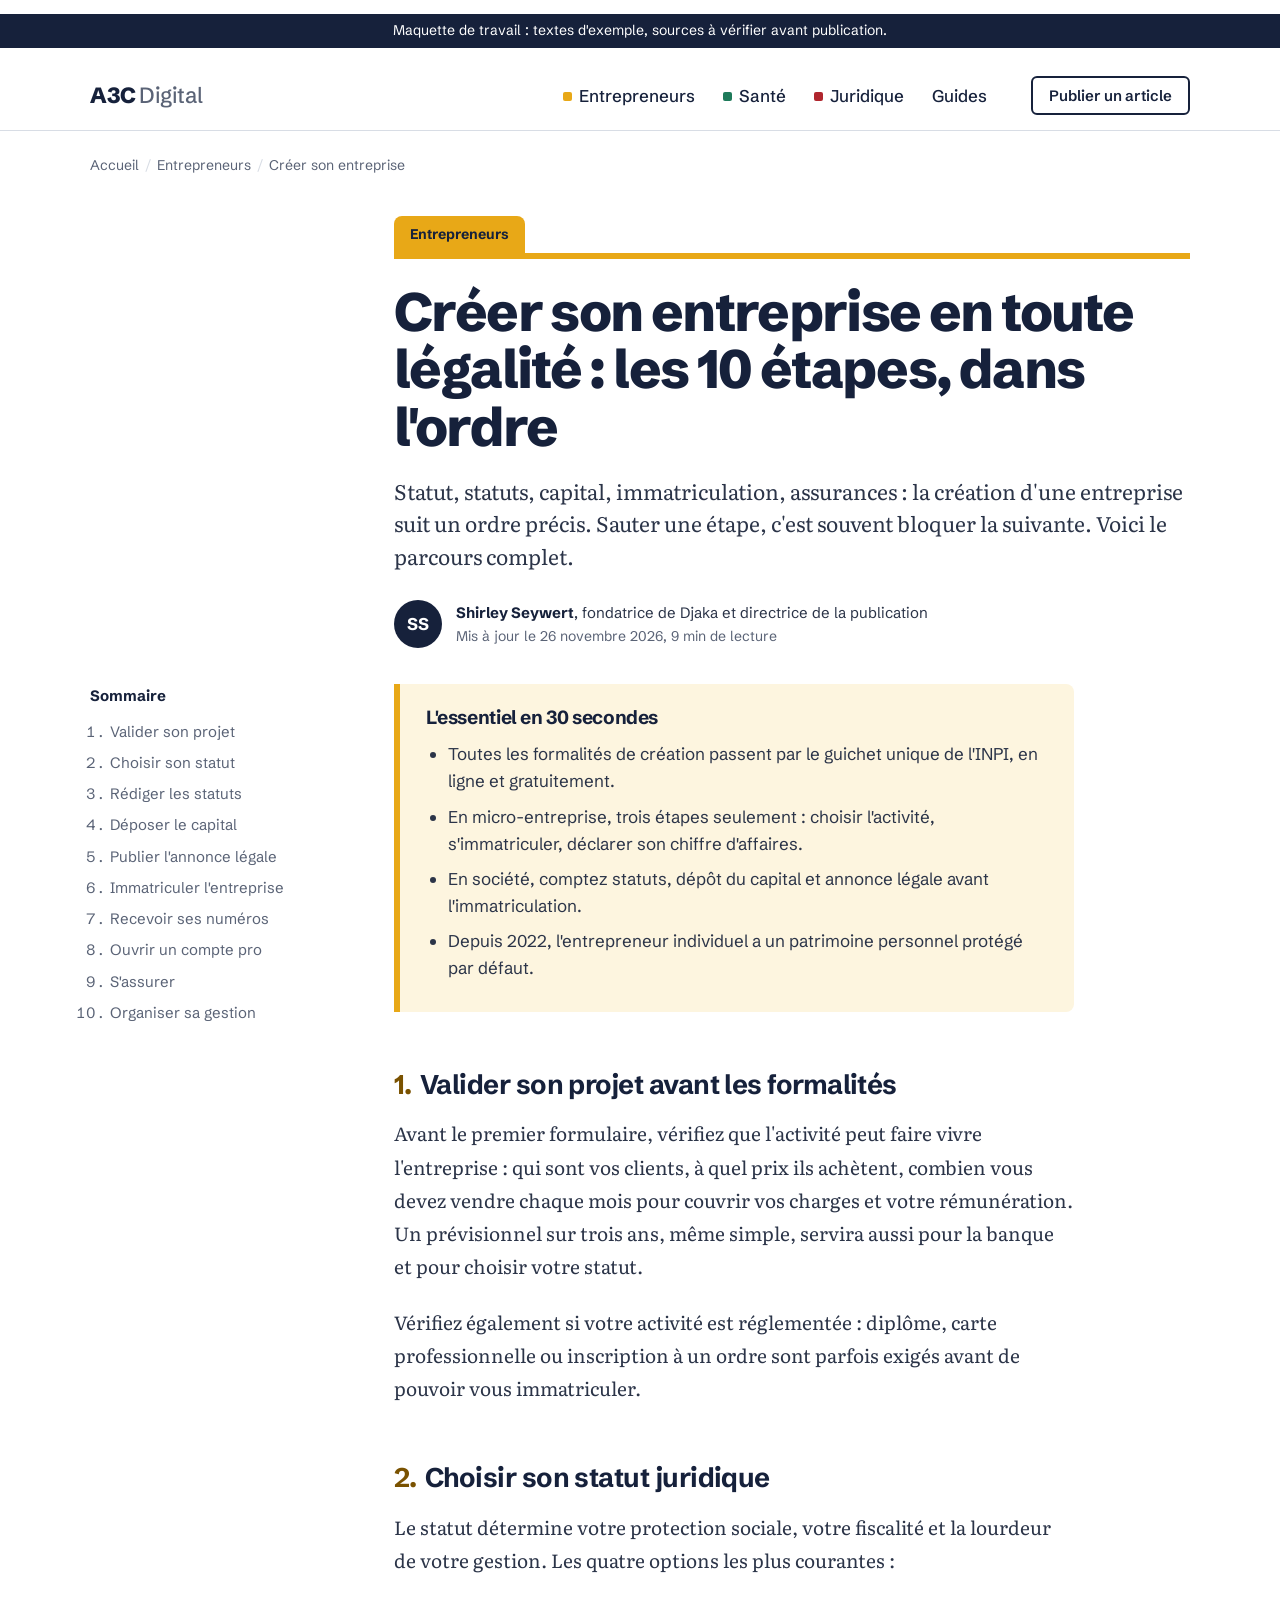
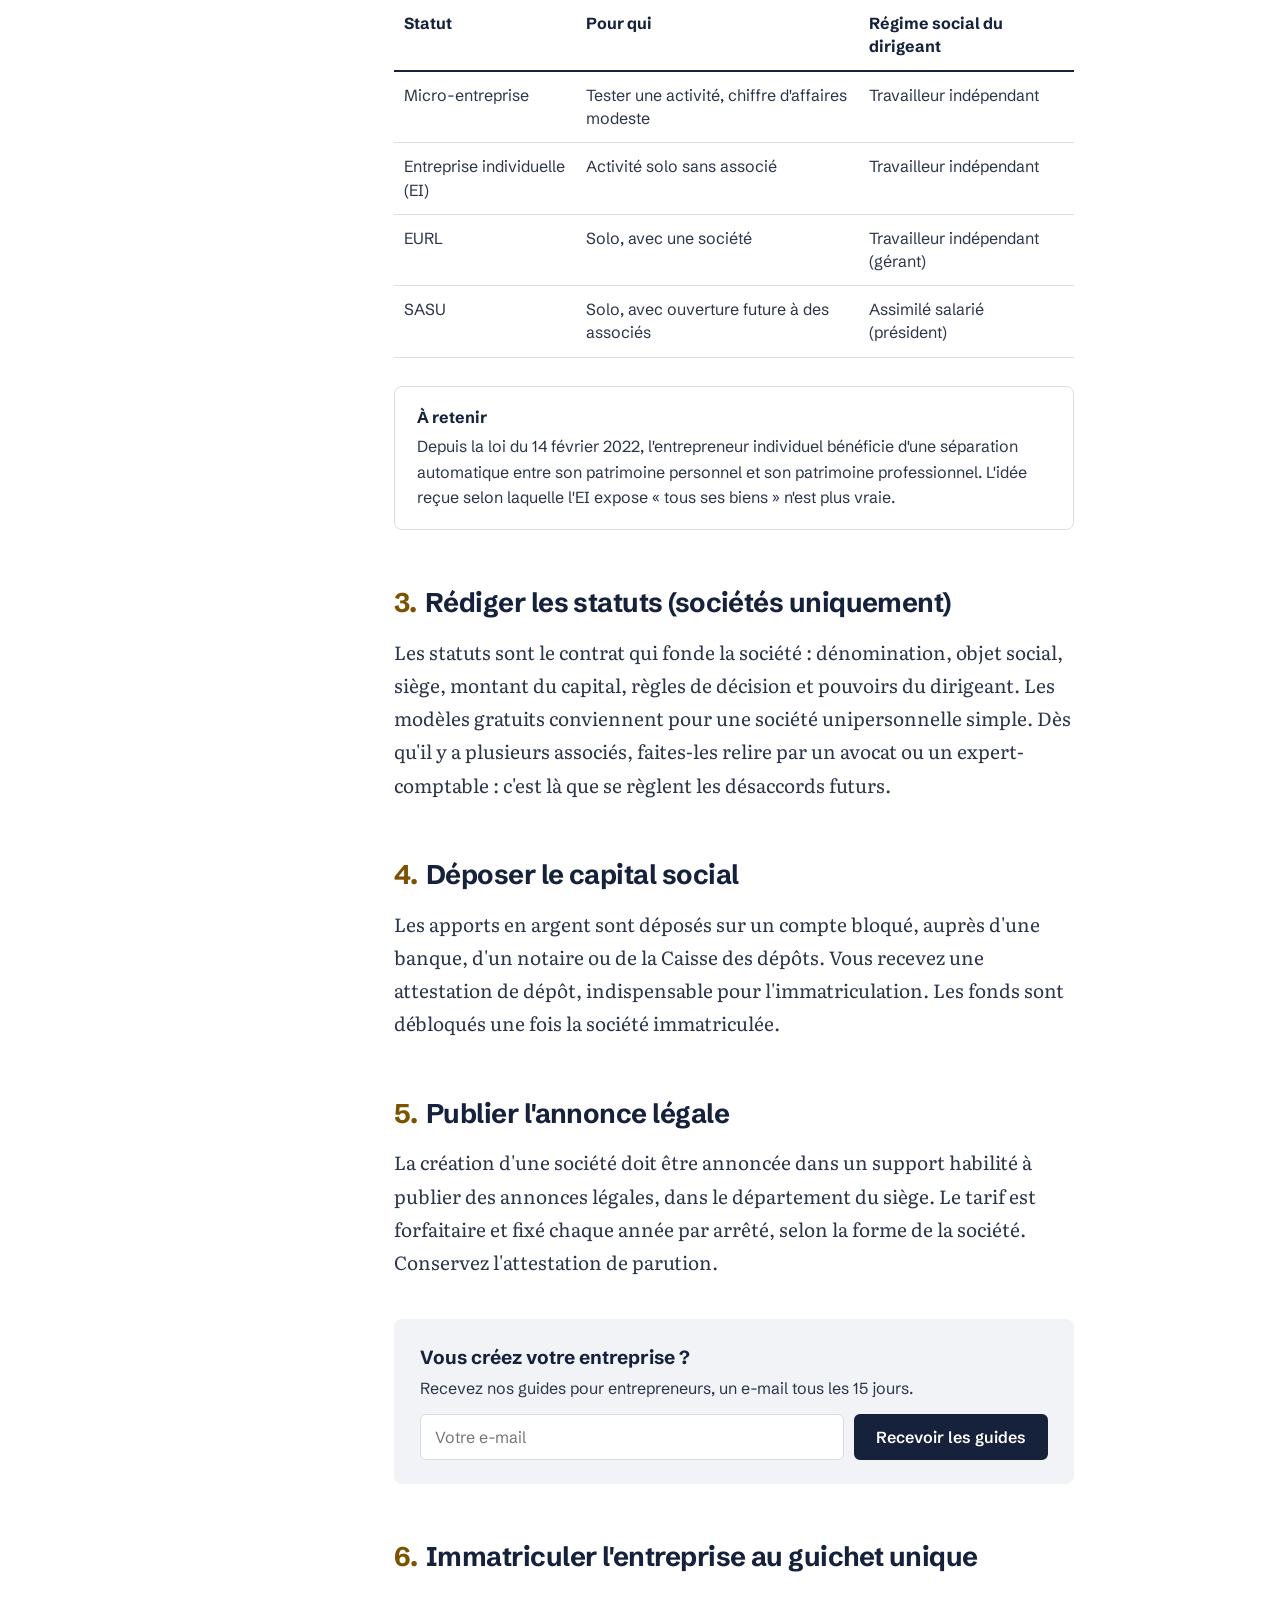
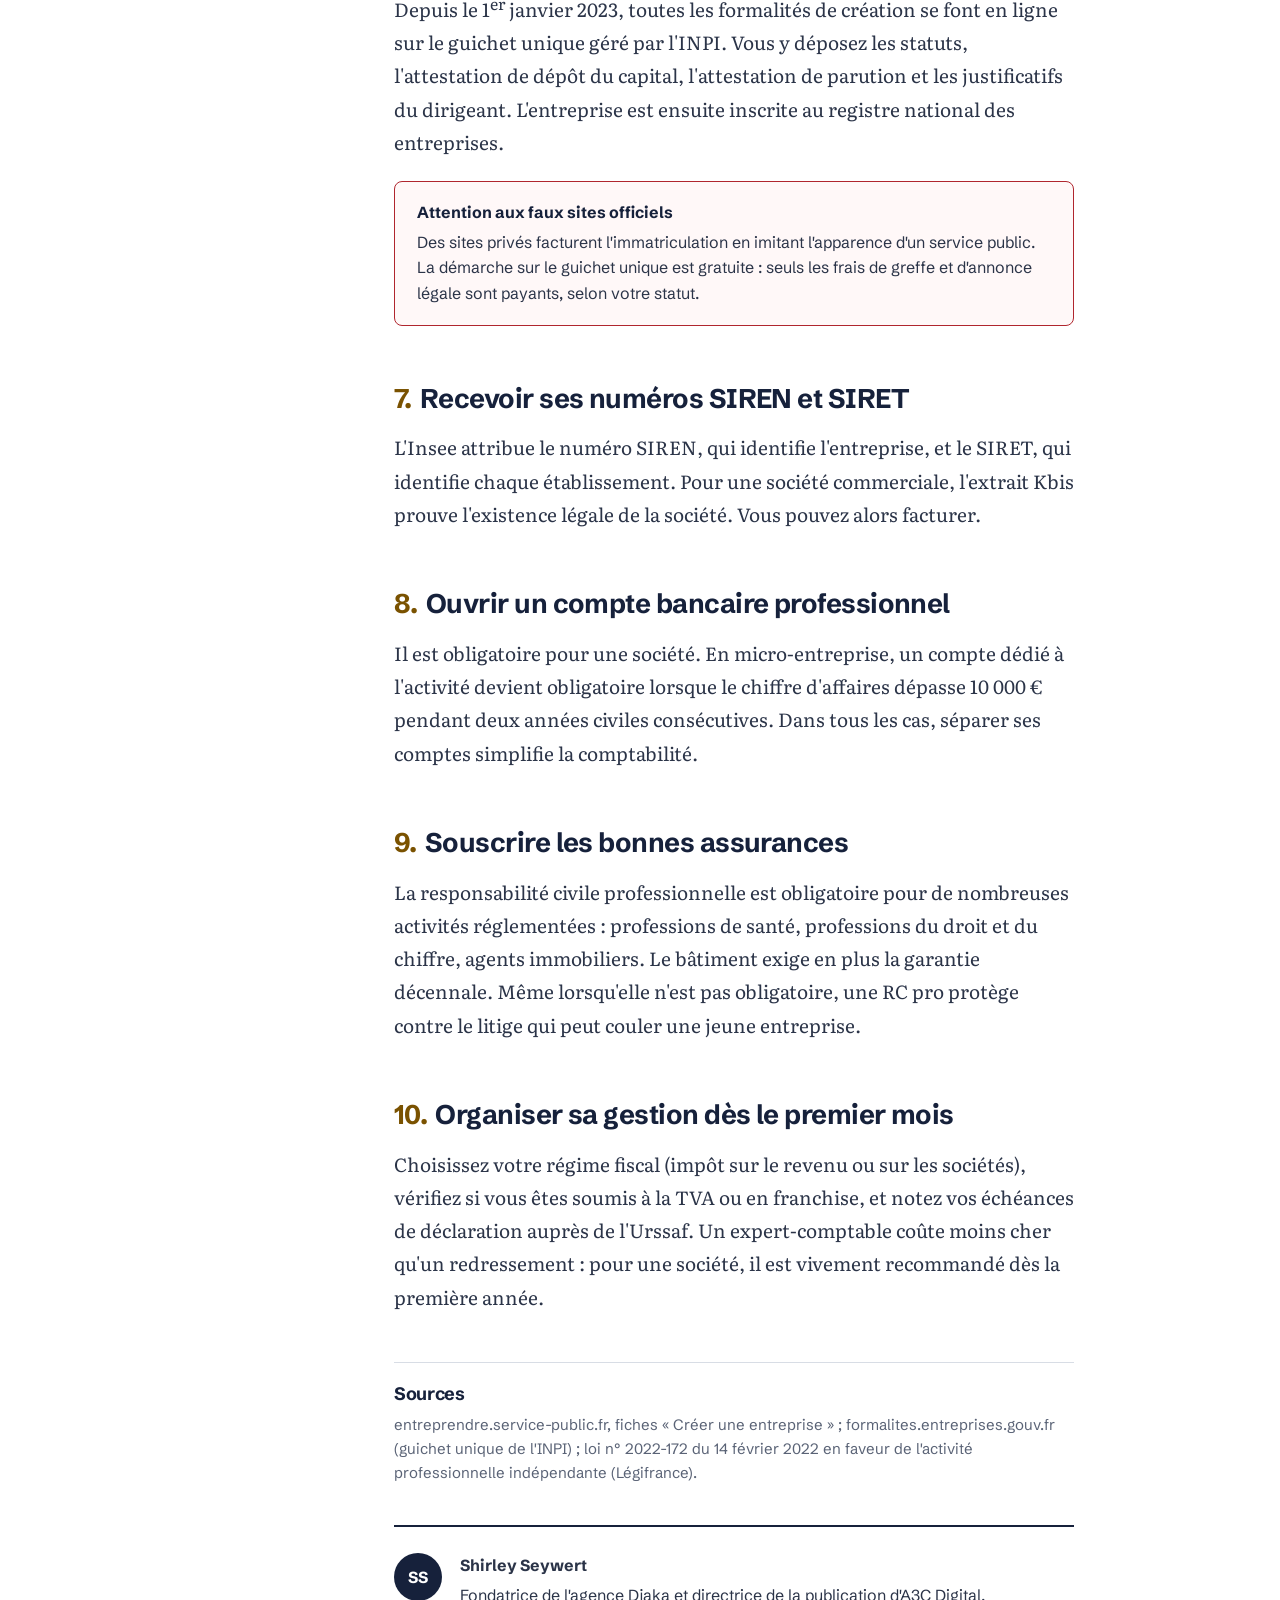
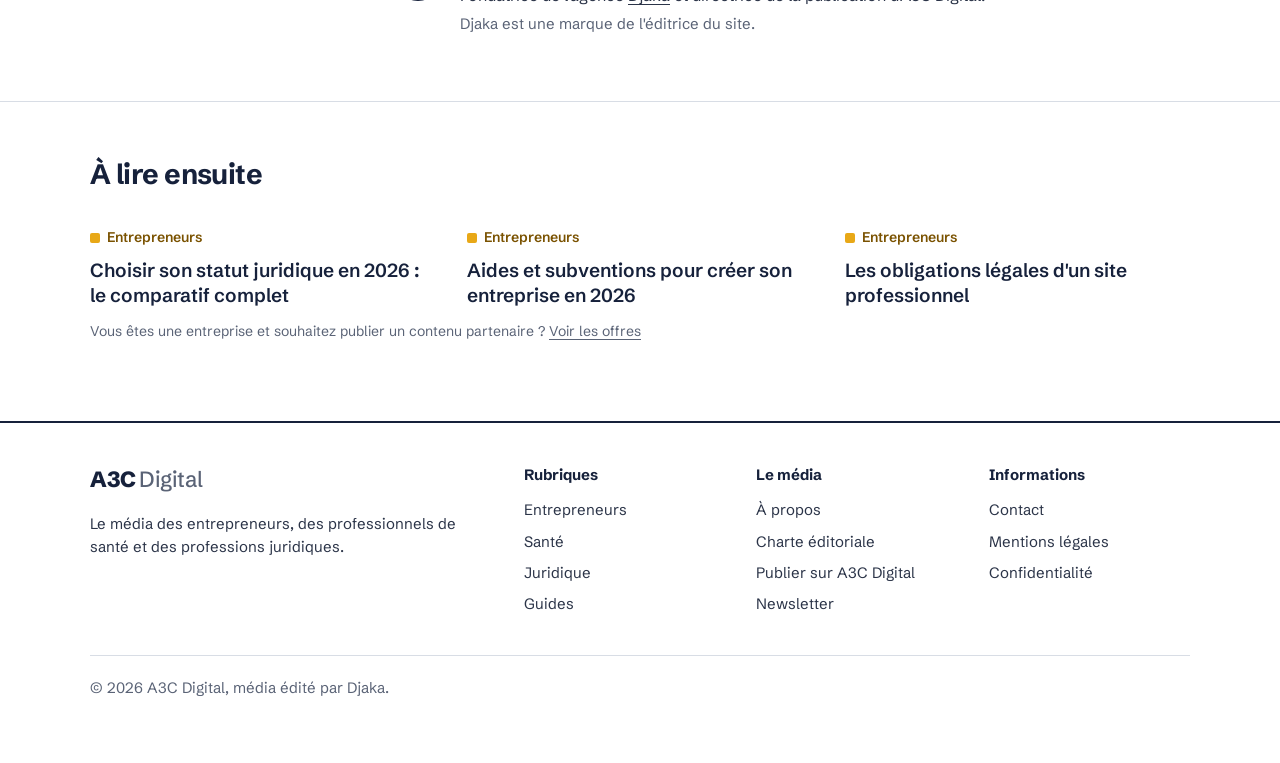
==== maquettes/article.html @ d5399d74 "Maquettes v1 : page d'accueil et article (concept des intercalaires) - maquettes/styles.css : jetons" ====
<!doctype html>
<html lang="fr">
<head>
<meta charset="utf-8">
<meta name="viewport" content="width=device-width, initial-scale=1">
<title>Créer son entreprise : les 10 étapes légales | A3C Digital</title>
<meta name="description" content="Statut, statuts, capital, annonce légale, immatriculation au guichet unique, assurances : les 10 étapes pour créer son entreprise en règle, dans l'ordre.">
<link rel="preconnect" href="https://fonts.googleapis.com">
<link rel="preconnect" href="https://fonts.gstatic.com" crossorigin>
<link href="https://fonts.googleapis.com/css2?family=Literata:opsz,wght@7..72,400;7..72,600&family=Schibsted+Grotesk:wght@400;500;600;700;800&display=swap" rel="stylesheet">
<link rel="stylesheet" href="styles.css">
</head>
<body>
<div class="progression" aria-hidden="true"></div>
<p class="bandeau-maquette">Maquette de travail : textes d'exemple, sources à vérifier avant publication.</p>

<header class="entete">
  <div class="conteneur">
    <a class="logo" href="accueil.html">A3C <span>Digital</span></a>
    <nav class="nav" aria-label="Navigation principale">
      <a href="#"><span class="pastille p-entrepreneurs"></span>Entrepreneurs</a>
      <a href="#"><span class="pastille p-sante"></span>Santé</a>
      <a href="#"><span class="pastille p-juridique"></span>Juridique</a>
      <a href="accueil.html#guides">Guides</a>
    </nav>
    <a class="btn btn-contour" href="accueil.html#annonceurs">Publier un article</a>
    <details class="menu-mobile">
      <summary>Menu</summary>
      <nav aria-label="Navigation mobile">
        <a href="#">Entrepreneurs</a>
        <a href="#">Professionnels de santé</a>
        <a href="#">Professions juridiques</a>
        <a href="accueil.html#guides">Guides</a>
        <a class="btn btn-contour" href="accueil.html#annonceurs">Publier un article</a>
      </nav>
    </details>
  </div>
</header>

<main>
  <nav class="fil-ariane conteneur" aria-label="Fil d'Ariane">
    <ol>
      <li><a href="accueil.html">Accueil</a></li>
      <li><a href="#">Entrepreneurs</a></li>
      <li><a href="#">Créer son entreprise</a></li>
    </ol>
  </nav>

  <header class="article-entete">
    <div class="conteneur"><div class="entete-texte">
      <span class="onglet-article">Entrepreneurs</span>
      <div class="feuille">
        <h1>Créer son entreprise en toute légalité : les 10 étapes, dans l'ordre</h1>
        <p class="chapo">Statut, statuts, capital, immatriculation, assurances : la création d'une entreprise suit un ordre précis. Sauter une étape, c'est souvent bloquer la suivante. Voici le parcours complet.</p>
        <div class="signature">
          <span class="initiales" aria-hidden="true">SS</span>
          <p><strong>Shirley Seywert</strong>, fondatrice de Djaka et directrice de la publication<br>
          <span class="meta">Mis à jour le 26 novembre 2026, 9 min de lecture</span></p>
        </div>
      </div>
    </div></div>
  </header>

  <div class="article-corps">
    <div class="conteneur">
      <details class="sommaire" open>
        <summary>Sommaire</summary>
        <ol>
          <li><a href="#e1">Valider son projet</a></li>
          <li><a href="#e2">Choisir son statut</a></li>
          <li><a href="#e3">Rédiger les statuts</a></li>
          <li><a href="#e4">Déposer le capital</a></li>
          <li><a href="#e5">Publier l'annonce légale</a></li>
          <li><a href="#e6">Immatriculer l'entreprise</a></li>
          <li><a href="#e7">Recevoir ses numéros</a></li>
          <li><a href="#e8">Ouvrir un compte pro</a></li>
          <li><a href="#e9">S'assurer</a></li>
          <li><a href="#e10">Organiser sa gestion</a></li>
        </ol>
      </details>

      <article class="contenu">
        <section class="essentiel" aria-labelledby="essentiel">
          <h2 id="essentiel">L'essentiel en 30 secondes</h2>
          <ul>
            <li>Toutes les formalités de création passent par le guichet unique de l'INPI, en ligne et gratuitement.</li>
            <li>En micro-entreprise, trois étapes seulement : choisir l'activité, s'immatriculer, déclarer son chiffre d'affaires.</li>
            <li>En société, comptez statuts, dépôt du capital et annonce légale avant l'immatriculation.</li>
            <li>Depuis 2022, l'entrepreneur individuel a un patrimoine personnel protégé par défaut.</li>
          </ul>
        </section>

        <h2 id="e1"><span class="num">1.</span>Valider son projet avant les formalités</h2>
        <p>Avant le premier formulaire, vérifiez que l'activité peut faire vivre l'entreprise : qui sont vos clients, à quel prix ils achètent, combien vous devez vendre chaque mois pour couvrir vos charges et votre rémunération. Un prévisionnel sur trois ans, même simple, servira aussi pour la banque et pour choisir votre statut.</p>
        <p>Vérifiez également si votre activité est réglementée : diplôme, carte professionnelle ou inscription à un ordre sont parfois exigés avant de pouvoir vous immatriculer.</p>

        <h2 id="e2"><span class="num">2.</span>Choisir son statut juridique</h2>
        <p>Le statut détermine votre protection sociale, votre fiscalité et la lourdeur de votre gestion. Les quatre options les plus courantes :</p>
        <div class="tableau">
          <table>
            <thead><tr><th>Statut</th><th>Pour qui</th><th>Régime social du dirigeant</th></tr></thead>
            <tbody>
              <tr><td>Micro-entreprise</td><td>Tester une activité, chiffre d'affaires modeste</td><td>Travailleur indépendant</td></tr>
              <tr><td>Entreprise individuelle (EI)</td><td>Activité solo sans associé</td><td>Travailleur indépendant</td></tr>
              <tr><td>EURL</td><td>Solo, avec une société</td><td>Travailleur indépendant (gérant)</td></tr>
              <tr><td>SASU</td><td>Solo, avec ouverture future à des associés</td><td>Assimilé salarié (président)</td></tr>
            </tbody>
          </table>
        </div>
        <aside class="encadre">
          <strong>À retenir</strong>
          Depuis la loi du 14 février 2022, l'entrepreneur individuel bénéficie d'une séparation automatique entre son patrimoine personnel et son patrimoine professionnel. L'idée reçue selon laquelle l'EI expose « tous ses biens » n'est plus vraie.
        </aside>

        <h2 id="e3"><span class="num">3.</span>Rédiger les statuts (sociétés uniquement)</h2>
        <p>Les statuts sont le contrat qui fonde la société : dénomination, objet social, siège, montant du capital, règles de décision et pouvoirs du dirigeant. Les modèles gratuits conviennent pour une société unipersonnelle simple. Dès qu'il y a plusieurs associés, faites-les relire par un avocat ou un expert-comptable : c'est là que se règlent les désaccords futurs.</p>

        <h2 id="e4"><span class="num">4.</span>Déposer le capital social</h2>
        <p>Les apports en argent sont déposés sur un compte bloqué, auprès d'une banque, d'un notaire ou de la Caisse des dépôts. Vous recevez une attestation de dépôt, indispensable pour l'immatriculation. Les fonds sont débloqués une fois la société immatriculée.</p>

        <h2 id="e5"><span class="num">5.</span>Publier l'annonce légale</h2>
        <p>La création d'une société doit être annoncée dans un support habilité à publier des annonces légales, dans le département du siège. Le tarif est forfaitaire et fixé chaque année par arrêté, selon la forme de la société. Conservez l'attestation de parution.</p>

        <aside class="newsletter-inline" aria-label="Newsletter">
          <strong>Vous créez votre entreprise ?</strong>
          Recevez nos guides pour entrepreneurs, un e-mail tous les 15 jours.
          <form action="#">
            <label class="visuellement-cache" for="nl2">Votre e-mail</label>
            <input id="nl2" type="email" placeholder="Votre e-mail" autocomplete="email">
            <button class="btn btn-plein" type="submit">Recevoir les guides</button>
          </form>
        </aside>

        <h2 id="e6"><span class="num">6.</span>Immatriculer l'entreprise au guichet unique</h2>
        <p>Depuis le 1<sup>er</sup> janvier 2023, toutes les formalités de création se font en ligne sur le guichet unique géré par l'INPI. Vous y déposez les statuts, l'attestation de dépôt du capital, l'attestation de parution et les justificatifs du dirigeant. L'entreprise est ensuite inscrite au registre national des entreprises.</p>
        <aside class="encadre encadre-attention">
          <strong>Attention aux faux sites officiels</strong>
          Des sites privés facturent l'immatriculation en imitant l'apparence d'un service public. La démarche sur le guichet unique est gratuite : seuls les frais de greffe et d'annonce légale sont payants, selon votre statut.
        </aside>

        <h2 id="e7"><span class="num">7.</span>Recevoir ses numéros SIREN et SIRET</h2>
        <p>L'Insee attribue le numéro SIREN, qui identifie l'entreprise, et le SIRET, qui identifie chaque établissement. Pour une société commerciale, l'extrait Kbis prouve l'existence légale de la société. Vous pouvez alors facturer.</p>

        <h2 id="e8"><span class="num">8.</span>Ouvrir un compte bancaire professionnel</h2>
        <p>Il est obligatoire pour une société. En micro-entreprise, un compte dédié à l'activité devient obligatoire lorsque le chiffre d'affaires dépasse 10 000 € pendant deux années civiles consécutives. Dans tous les cas, séparer ses comptes simplifie la comptabilité.</p>

        <h2 id="e9"><span class="num">9.</span>Souscrire les bonnes assurances</h2>
        <p>La responsabilité civile professionnelle est obligatoire pour de nombreuses activités réglementées : professions de santé, professions du droit et du chiffre, agents immobiliers. Le bâtiment exige en plus la garantie décennale. Même lorsqu'elle n'est pas obligatoire, une RC pro protège contre le litige qui peut couler une jeune entreprise.</p>

        <h2 id="e10"><span class="num">10.</span>Organiser sa gestion dès le premier mois</h2>
        <p>Choisissez votre régime fiscal (impôt sur le revenu ou sur les sociétés), vérifiez si vous êtes soumis à la TVA ou en franchise, et notez vos échéances de déclaration auprès de l'Urssaf. Un expert-comptable coûte moins cher qu'un redressement : pour une société, il est vivement recommandé dès la première année.</p>

        <section class="sources" aria-labelledby="sources">
          <h2 id="sources">Sources</h2>
          <p>entreprendre.service-public.fr, fiches « Créer une entreprise » ; formalites.entreprises.gouv.fr (guichet unique de l'INPI) ; loi n° 2022-172 du 14 février 2022 en faveur de l'activité professionnelle indépendante (Légifrance).</p>
        </section>

        <section class="bio" aria-label="À propos de l'autrice">
          <span class="initiales" aria-hidden="true">SS</span>
          <div>
            <strong>Shirley Seywert</strong>
            <p>Fondatrice de l'agence <a href="https://djaka.fr/">Djaka</a> et directrice de la publication d'A3C Digital.</p>
            <p class="marque">Djaka est une marque de l'éditrice du site.</p>
          </div>
        </section>
      </article>
    </div>
  </div>

  <section class="lies" aria-labelledby="titre-lies">
    <div class="conteneur">
      <h2 class="section-titre" id="titre-lies">À lire ensuite</h2>
      <ul>
        <li><a class="audience a-entrepreneurs" href="#">Entrepreneurs</a><h3><a href="#">Choisir son statut juridique en 2026 : le comparatif complet</a></h3></li>
        <li><a class="audience a-entrepreneurs" href="#">Entrepreneurs</a><h3><a href="#">Aides et subventions pour créer son entreprise en 2026</a></h3></li>
        <li><a class="audience a-entrepreneurs" href="#">Entrepreneurs</a><h3><a href="#">Les obligations légales d'un site professionnel</a></h3></li>
      </ul>
      <p class="meta">Vous êtes une entreprise et souhaitez publier un contenu partenaire ? <a href="accueil.html#annonceurs">Voir les offres</a></p>
    </div>
  </section>
</main>

<footer class="pied">
  <div class="conteneur">
    <div>
      <a class="logo" href="accueil.html">A3C <span>Digital</span></a>
      <p>Le média des entrepreneurs, des professionnels de santé et des professions juridiques.</p>
    </div>
    <div>
      <h2>Rubriques</h2>
      <ul><li><a href="#">Entrepreneurs</a></li><li><a href="#">Santé</a></li><li><a href="#">Juridique</a></li><li><a href="accueil.html#guides">Guides</a></li></ul>
    </div>
    <div>
      <h2>Le média</h2>
      <ul><li><a href="#">À propos</a></li><li><a href="#">Charte éditoriale</a></li><li><a href="accueil.html#annonceurs">Publier sur A3C Digital</a></li><li><a href="#">Newsletter</a></li></ul>
    </div>
    <div>
      <h2>Informations</h2>
      <ul><li><a href="https://a3cdigital.com/contact/">Contact</a></li><li><a href="https://a3cdigital.com/mentions-legales/">Mentions légales</a></li><li><a href="https://a3cdigital.com/politique-de-confidentialite/">Confidentialité</a></li></ul>
    </div>
    <p class="legal">© 2026 A3C Digital, média édité par Djaka.</p>
  </div>
</footer>

<script>
  // Barre de progression de lecture
  const barre = document.querySelector('.progression');
  addEventListener('scroll', () => {
    const h = document.documentElement;
    barre.style.width = (h.scrollTop / (h.scrollHeight - h.clientHeight) * 100) + '%';
  }, { passive: true });
  // Sommaire replié par défaut sur mobile
  if (matchMedia('(max-width: 960px)').matches) document.querySelector('.sommaire').removeAttribute('open');
</script>
</body>
</html>
---- maquettes/styles.css ----
/* A3C Digital — maquette v1 (26/11/2026)
   Concept : les intercalaires de classeur. Chaque audience = un onglet de couleur.
   Titres et interface : Schibsted Grotesk. Lecture longue : Literata. */

:root {
  --encre: #16213B;
  --texte: #2B3448;
  --gris: #5A6376;
  --filet: #D8DDE5;
  --surface: #F1F3F6;
  --papier: #FFFFFF;

  /* Couleurs d'audience : fond d'onglet / teinte de feuille / texte sur blanc */
  --entrepreneurs: #E8A817;
  --entrepreneurs-feuille: #FDF5DF;
  --entrepreneurs-texte: #7A5200;
  --sante: #1E7A5A;
  --sante-feuille: #E4F2EC;
  --sante-texte: #1E7A5A;
  --juridique: #B0262E;
  --juridique-feuille: #F8E6E6;
  --juridique-texte: #B0262E;

  --titre: "Schibsted Grotesk", system-ui, sans-serif;
  --lecture: "Literata", Georgia, serif;

  --largeur: 1180px;
  --gouttiere: clamp(16px, 4vw, 40px);
}

* { box-sizing: border-box; }
html { -webkit-text-size-adjust: 100%; }
body {
  margin: 0;
  background: var(--papier);
  color: var(--texte);
  font: 400 17px/1.55 var(--titre);
}
img { max-width: 100%; display: block; }
a { color: inherit; text-decoration-thickness: 1px; text-underline-offset: 3px; }
a:hover { text-decoration-thickness: 2px; }
:focus-visible { outline: 3px solid var(--encre); outline-offset: 3px; border-radius: 2px; }

.conteneur { max-width: var(--largeur); margin: 0 auto; padding: 0 var(--gouttiere); }
.visuellement-cache {
  position: absolute; width: 1px; height: 1px; overflow: hidden;
  clip: rect(0 0 0 0); white-space: nowrap;
}

/* Bandeau de maquette */
.bandeau-maquette {
  background: var(--encre); color: #fff; font-size: 14px; text-align: center; padding: 6px 16px;
}

/* ---------- En-tête ---------- */
.entete { border-bottom: 1px solid var(--filet); background: var(--papier); position: sticky; top: 0; z-index: 10; }
.entete .conteneur { display: flex; align-items: center; gap: 32px; min-height: 68px; }
.logo { font-weight: 800; font-size: 22px; letter-spacing: -0.02em; color: var(--encre); text-decoration: none; }
.logo span { font-weight: 500; color: var(--gris); }
.nav { display: flex; align-items: center; gap: 4px; margin-left: auto; }
.nav a {
  text-decoration: none; font-weight: 500; color: var(--encre);
  padding: 8px 12px; border-radius: 6px;
}
.nav a:hover { background: var(--surface); }
.nav .pastille { display: inline-block; width: 9px; height: 9px; border-radius: 2px; margin-right: 7px; vertical-align: 1px; }
.btn {
  display: inline-block; font: 600 16px/1 var(--titre); text-decoration: none;
  padding: 13px 20px; border-radius: 6px; border: 2px solid var(--encre); cursor: pointer;
}
.btn-plein { background: var(--encre); color: #fff; }
.btn-plein:hover { background: #24345A; }
.btn-contour { background: transparent; color: var(--encre); }
.btn-contour:hover { background: var(--surface); }
.entete .btn { padding: 10px 16px; font-size: 15px; }
.menu-mobile { display: none; }

/* ---------- Pastilles d'audience ---------- */
.p-entrepreneurs { background: var(--entrepreneurs); }
.p-sante { background: var(--sante); }
.p-juridique { background: var(--juridique); }
.audience {
  display: inline-flex; align-items: center; gap: 7px;
  font-size: 14px; font-weight: 600; text-decoration: none;
}
.audience::before { content: ""; width: 10px; height: 10px; border-radius: 2px; background: currentColor; }
.a-entrepreneurs { color: var(--entrepreneurs-texte); }
.a-entrepreneurs::before { background: var(--entrepreneurs); }
.a-sante { color: var(--sante-texte); }
.a-juridique { color: var(--juridique-texte); }
.meta { color: var(--gris); font-size: 14px; }

/* ---------- Accueil : hero ---------- */
.hero { padding: 64px 0 72px; }
.hero .conteneur { display: grid; grid-template-columns: minmax(0, 1.05fr) minmax(0, 1fr); gap: 56px; align-items: end; }
.hero h1 {
  font: 800 clamp(36px, 4.8vw, 58px)/1.03 var(--titre);
  letter-spacing: -0.035em; color: var(--encre); margin: 0 0 24px;
}
.hero .chapo { font: 400 20px/1.5 var(--lecture); color: var(--texte); margin: 0 0 32px; max-width: 34em; }
.recherche { display: flex; border: 2px solid var(--encre); border-radius: 8px; overflow: hidden; max-width: 520px; }
.recherche input {
  flex: 1; border: 0; padding: 14px 16px; font: 400 16px var(--titre); color: var(--encre); min-width: 0;
}
.recherche input::placeholder { color: var(--gris); }
.recherche input:focus { outline: none; }
.recherche:focus-within { outline: 3px solid var(--encre); outline-offset: 3px; }
.recherche button { border: 0; background: var(--encre); color: #fff; font: 600 16px var(--titre); padding: 0 20px; cursor: pointer; }

/* L'élément mémorable : les intercalaires */
.intercalaires { list-style: none; margin: 0; padding: 40px 0 0; }
.intercalaire { position: relative; }
.intercalaire a {
  display: block; text-decoration: none; position: relative;
  padding: 22px 26px 24px; border-radius: 0 10px 10px 10px;
  border: 1px solid rgba(22, 33, 59, 0.12);
  transition: transform 0.2s ease;
}
.intercalaire a:hover, .intercalaire a:focus-visible { transform: translateX(-8px); }
.onglet {
  position: absolute; top: -34px; height: 36px; display: flex; align-items: center;
  padding: 0 18px; border-radius: 10px 10px 0 0; font-weight: 700; font-size: 15px;
  border: 1px solid rgba(22, 33, 59, 0.12); border-bottom: 0;
}
.intercalaire:nth-child(1) .onglet { left: 0; }
.intercalaire:nth-child(2) .onglet { left: 33%; }
.intercalaire:nth-child(3) .onglet { left: 66%; }
.intercalaire:nth-child(n+2) { margin-top: -18px; }
.intercalaire a { padding-bottom: 66px; box-shadow: 0 -1px 0 rgba(22, 33, 59, 0.06); }
.intercalaire:last-child a { padding-bottom: 24px; }
.i-entrepreneurs a { background: var(--entrepreneurs-feuille); }
.i-entrepreneurs .onglet { background: var(--entrepreneurs); color: var(--encre); }
.i-sante a { background: var(--sante-feuille); }
.i-sante .onglet { background: var(--sante); color: #fff; }
.i-juridique a { background: var(--juridique-feuille); }
.i-juridique .onglet { background: var(--juridique); color: #fff; }
.intercalaire strong { display: block; font-size: 20px; font-weight: 700; color: var(--encre); margin-bottom: 6px; letter-spacing: -0.01em; }
.intercalaire .sujets { font-size: 15px; color: var(--texte); }

/* ---------- Sections ---------- */
.section { padding: 64px 0; border-top: 1px solid var(--filet); }
.section-titre {
  font: 700 28px/1.2 var(--titre); letter-spacing: -0.02em; color: var(--encre); margin: 0 0 32px;
}

/* À la une */
.une { display: grid; grid-template-columns: minmax(0, 1.4fr) minmax(0, 1fr); gap: 56px; }
.une-principal h3 { font: 700 clamp(28px, 3.4vw, 40px)/1.12 var(--titre); letter-spacing: -0.025em; color: var(--encre); margin: 12px 0 16px; }
.une-principal h3 a { text-decoration: none; }
.une-principal h3 a:hover { text-decoration: underline; }
.une-principal p { font: 400 19px/1.6 var(--lecture); margin: 0 0 16px; max-width: 36em; }
.liste-articles { list-style: none; margin: 0; padding: 0; }
.liste-articles li { padding: 18px 0; border-top: 1px solid var(--filet); }
.liste-articles li:first-child { border-top: 0; padding-top: 0; }
.liste-articles h4 { font: 600 19px/1.3 var(--titre); color: var(--encre); margin: 6px 0 6px; letter-spacing: -0.01em; }
.liste-articles h4 a { text-decoration: none; }
.liste-articles h4 a:hover { text-decoration: underline; }

/* Guides */
.guides { display: grid; grid-template-columns: repeat(4, 1fr); gap: 0; border-top: 2px solid var(--encre); }
.guide { padding: 24px 24px 28px 0; border-right: 1px solid var(--filet); }
.guide + .guide { padding-left: 24px; }
.guide:last-child { border-right: 0; }
.guide h3 { font: 700 20px/1.25 var(--titre); color: var(--encre); margin: 12px 0 10px; letter-spacing: -0.01em; }
.guide h3 a { text-decoration: none; }
.guide h3 a:hover { text-decoration: underline; }
.guide p { margin: 0; font-size: 15px; color: var(--gris); }

/* Engagements */
.engagements { display: grid; grid-template-columns: 1fr 2fr; gap: 56px; }
.engagements p.manifeste { font: 400 24px/1.45 var(--lecture); color: var(--encre); margin: 0; }
.engagements dl { margin: 0; display: grid; gap: 20px; }
.engagements dt { font-weight: 700; color: var(--encre); }
.engagements dd { margin: 4px 0 0; color: var(--texte); }

/* Newsletter */
.newsletter { background: var(--encre); color: #fff; padding: 56px 0; }
.newsletter .conteneur { display: grid; grid-template-columns: 1fr 1fr; gap: 48px; align-items: center; }
.newsletter h2 { font: 700 30px/1.2 var(--titre); letter-spacing: -0.02em; margin: 0 0 10px; }
.newsletter p { margin: 0; color: #C9D0DD; }
.form-newsletter { display: grid; gap: 12px; }
.form-newsletter label { font-size: 14px; color: #C9D0DD; }
.form-newsletter .ligne { display: flex; gap: 10px; flex-wrap: wrap; }
.form-newsletter input, .form-newsletter select {
  flex: 1 1 200px; padding: 13px 14px; border-radius: 6px; border: 1px solid #4A5878;
  background: #22304F; color: #fff; font: 400 16px var(--titre);
}
.form-newsletter .btn { background: #fff; color: var(--encre); border-color: #fff; }

/* Annonceurs */
.annonceurs { background: var(--surface); padding: 56px 0; }
.annonceurs .conteneur { display: flex; gap: 40px; align-items: center; justify-content: space-between; flex-wrap: wrap; }
.annonceurs h2 { font: 700 26px/1.25 var(--titre); color: var(--encre); margin: 0 0 8px; letter-spacing: -0.02em; }
.annonceurs p { margin: 0; max-width: 40em; }
.annonceurs .actions { display: flex; gap: 12px; flex-wrap: wrap; }

/* FAQ */
.faq { max-width: 820px; }
.faq details { border-top: 1px solid var(--filet); }
.faq details:last-child { border-bottom: 1px solid var(--filet); }
.faq summary {
  cursor: pointer; list-style: none; padding: 20px 40px 20px 0; position: relative;
  font: 600 18px/1.35 var(--titre); color: var(--encre);
}
.faq summary::-webkit-details-marker { display: none; }
.faq summary::after { content: "+"; position: absolute; right: 4px; top: 16px; font-size: 26px; font-weight: 400; }
.faq details[open] summary::after { content: "–"; }
.faq details p { margin: 0 0 20px; max-width: 42em; }

/* Pied de page */
.pied { border-top: 2px solid var(--encre); padding: 40px 0 48px; font-size: 15px; }
.pied .conteneur { display: grid; grid-template-columns: 2fr 1fr 1fr 1fr; gap: 32px; }
.pied h2 { font-size: 15px; font-weight: 700; color: var(--encre); margin: 0 0 12px; }
.pied ul { list-style: none; margin: 0; padding: 0; display: grid; gap: 8px; }
.pied a { text-decoration: none; }
.pied a:hover { text-decoration: underline; }
.pied .legal { grid-column: 1 / -1; color: var(--gris); border-top: 1px solid var(--filet); padding-top: 20px; margin-top: 8px; }

/* ---------- Article ---------- */
.progression { position: fixed; top: 0; left: 0; height: 4px; width: 0; background: var(--entrepreneurs); z-index: 20; }
.fil-ariane { font-size: 14px; color: var(--gris); padding-top: 24px; }
.fil-ariane ol { list-style: none; margin: 0; padding: 0; display: flex; flex-wrap: wrap; gap: 6px; }
.fil-ariane li + li::before { content: "/"; margin-right: 6px; color: var(--filet); }
.fil-ariane a { text-decoration: none; }
.fil-ariane a:hover { text-decoration: underline; }

.article-entete { padding: 40px 0 36px; }
.article-entete .entete-texte { margin-left: 304px; max-width: 820px; }
.onglet-article {
  display: inline-block; padding: 8px 16px 7px; border-radius: 8px 8px 0 0;
  font-weight: 700; font-size: 14px; background: var(--entrepreneurs); color: var(--encre);
}
.article-entete .feuille { border-top: 6px solid var(--entrepreneurs); padding-top: 24px; }
.article-entete h1 {
  font: 800 clamp(32px, 4.6vw, 54px)/1.06 var(--titre); letter-spacing: -0.03em; color: var(--encre); margin: 0 0 20px;
}
.article-entete .chapo { font: 400 21px/1.55 var(--lecture); margin: 0 0 28px; max-width: 38em; }
.signature { display: flex; gap: 14px; align-items: center; }
.initiales {
  width: 48px; height: 48px; border-radius: 50%; background: var(--encre); color: #fff;
  display: grid; place-items: center; font-weight: 700; flex: none;
}
.signature strong { color: var(--encre); }
.signature p { margin: 0; font-size: 15px; }

.article-corps .conteneur { display: grid; grid-template-columns: 240px minmax(0, 1fr); gap: 64px; }
.sommaire { position: sticky; top: 92px; align-self: start; font-size: 15px; }
.sommaire summary { font-weight: 700; color: var(--encre); margin-bottom: 12px; list-style: none; cursor: default; }
.sommaire summary::-webkit-details-marker { display: none; }
.sommaire ol { margin: 0; padding: 0 0 0 20px; display: grid; gap: 8px; color: var(--gris); }
.sommaire a { text-decoration: none; }
.sommaire a:hover { text-decoration: underline; color: var(--encre); }

.contenu { max-width: 680px; font: 400 19px/1.75 var(--lecture); color: var(--texte); }
.contenu h2 {
  font: 700 27px/1.25 var(--titre); letter-spacing: -0.02em; color: var(--encre);
  margin: 56px 0 16px; scroll-margin-top: 96px;
}
.contenu h2 .num { color: var(--entrepreneurs-texte); margin-right: 8px; }
.contenu p { margin: 0 0 22px; }
.contenu ul { margin: 0 0 22px; padding-left: 22px; }
.contenu li { margin-bottom: 8px; }
.contenu table { width: 100%; border-collapse: collapse; font: 400 16px/1.45 var(--titre); margin: 0 0 28px; }
.contenu th, .contenu td { text-align: left; padding: 12px 10px; border-bottom: 1px solid var(--filet); vertical-align: top; }
.contenu th { color: var(--encre); border-bottom: 2px solid var(--encre); }
.tableau { overflow-x: auto; }

.essentiel {
  background: var(--entrepreneurs-feuille); border-left: 6px solid var(--entrepreneurs);
  padding: 22px 26px; margin: 0 0 40px; border-radius: 0 8px 8px 0; font: 400 17px/1.6 var(--titre);
}
.essentiel h2 { font-size: 19px; margin: 0 0 10px; }
.essentiel ul { margin: 0; }
.encadre { border: 1px solid var(--filet); border-radius: 8px; padding: 18px 22px; margin: 0 0 28px; font: 400 16px/1.6 var(--titre); }
.encadre strong:first-child { display: block; color: var(--encre); margin-bottom: 4px; }
.encadre-attention { border-color: var(--juridique); background: #FFF8F8; }

.newsletter-inline {
  background: var(--surface); border-radius: 8px; padding: 24px 26px; margin: 40px 0;
  font: 400 16px/1.5 var(--titre);
}
.newsletter-inline strong { display: block; font-size: 19px; color: var(--encre); margin-bottom: 4px; }
.newsletter-inline form { display: flex; gap: 10px; margin-top: 14px; flex-wrap: wrap; }
.newsletter-inline input { flex: 1 1 220px; padding: 12px 14px; border: 1px solid var(--filet); border-radius: 6px; font: 400 16px var(--titre); }

.sources { font: 400 15px/1.6 var(--titre); color: var(--gris); border-top: 1px solid var(--filet); padding-top: 20px; margin-top: 48px; }
.sources h2 { font-size: 18px; margin: 0 0 8px; }
.bio { display: flex; gap: 18px; padding: 26px 0; border-top: 2px solid var(--encre); margin-top: 40px; font: 400 16px/1.6 var(--titre); }
.bio p { margin: 4px 0 0; }
.marque { font: 400 15px/1.5 var(--titre); color: var(--gris); margin-top: 8px; }

.lies { padding: 56px 0 64px; border-top: 1px solid var(--filet); margin-top: 40px; }
.lies ul { list-style: none; margin: 0; padding: 0; display: grid; grid-template-columns: repeat(3, 1fr); gap: 32px; }
.lies h3 { font: 600 19px/1.3 var(--titre); color: var(--encre); margin: 8px 0 0; }
.lies h3 a { text-decoration: none; }
.lies h3 a:hover { text-decoration: underline; }

/* ---------- Responsive ---------- */
@media (max-width: 960px) {
  .hero .conteneur, .une, .engagements, .newsletter .conteneur { grid-template-columns: minmax(0, 1fr); gap: 40px; }
  .article-entete .entete-texte { margin-left: 0; }
  .guides { grid-template-columns: 1fr 1fr; }
  .guide { padding: 24px 20px 24px 0 !important; border-right: 0; border-bottom: 1px solid var(--filet); }
  .pied .conteneur { grid-template-columns: 1fr 1fr; }
  .article-corps .conteneur { grid-template-columns: minmax(0, 1fr); gap: 24px; }
  .sommaire { position: static; background: var(--surface); border-radius: 8px; padding: 14px 18px; }
  .sommaire summary { cursor: pointer; margin: 0; }
  .sommaire summary::after { content: " (afficher)"; font-weight: 400; color: var(--gris); }
  .sommaire[open] summary::after { content: " (masquer)"; }
  .sommaire[open] summary { margin-bottom: 12px; }
  .lies ul { grid-template-columns: 1fr; gap: 20px; }
}
@media (max-width: 760px) {
  body { font-size: 16px; }
  .nav, .entete .btn { display: none; }
  .menu-mobile { display: block; margin-left: auto; }
  .menu-mobile summary {
    list-style: none; cursor: pointer; font-weight: 600; color: var(--encre);
    padding: 10px 14px; border: 2px solid var(--encre); border-radius: 6px;
  }
  .menu-mobile summary::-webkit-details-marker { display: none; }
  .menu-mobile nav {
    position: absolute; left: 0; right: 0; top: 68px; background: var(--papier);
    border-bottom: 1px solid var(--filet); padding: 12px var(--gouttiere) 20px; display: grid; gap: 4px;
  }
  .menu-mobile nav a { padding: 14px 0; font-weight: 600; font-size: 18px; color: var(--encre); text-decoration: none; border-bottom: 1px solid var(--filet); }
  .menu-mobile nav .btn { margin-top: 12px; text-align: center; padding: 14px; border-bottom: 2px solid var(--encre); }
  .hero { padding: 40px 0 48px; }
  .onglet { font-size: 13px; padding: 0 12px; }
  .intercalaire:nth-child(2) .onglet { left: 30%; }
  .intercalaire:nth-child(3) .onglet { left: auto; right: 0; }
  .intercalaire a { border-radius: 0 0 10px 10px; padding: 20px 20px 60px; }
  .intercalaire a:hover, .intercalaire a:focus-visible { transform: none; }
  .guides { grid-template-columns: 1fr; }
  .contenu { font-size: 18px; }
  .pied .conteneur { grid-template-columns: 1fr; }
}
@media (prefers-reduced-motion: reduce) {
  * { transition: none !important; scroll-behavior: auto !important; }
}
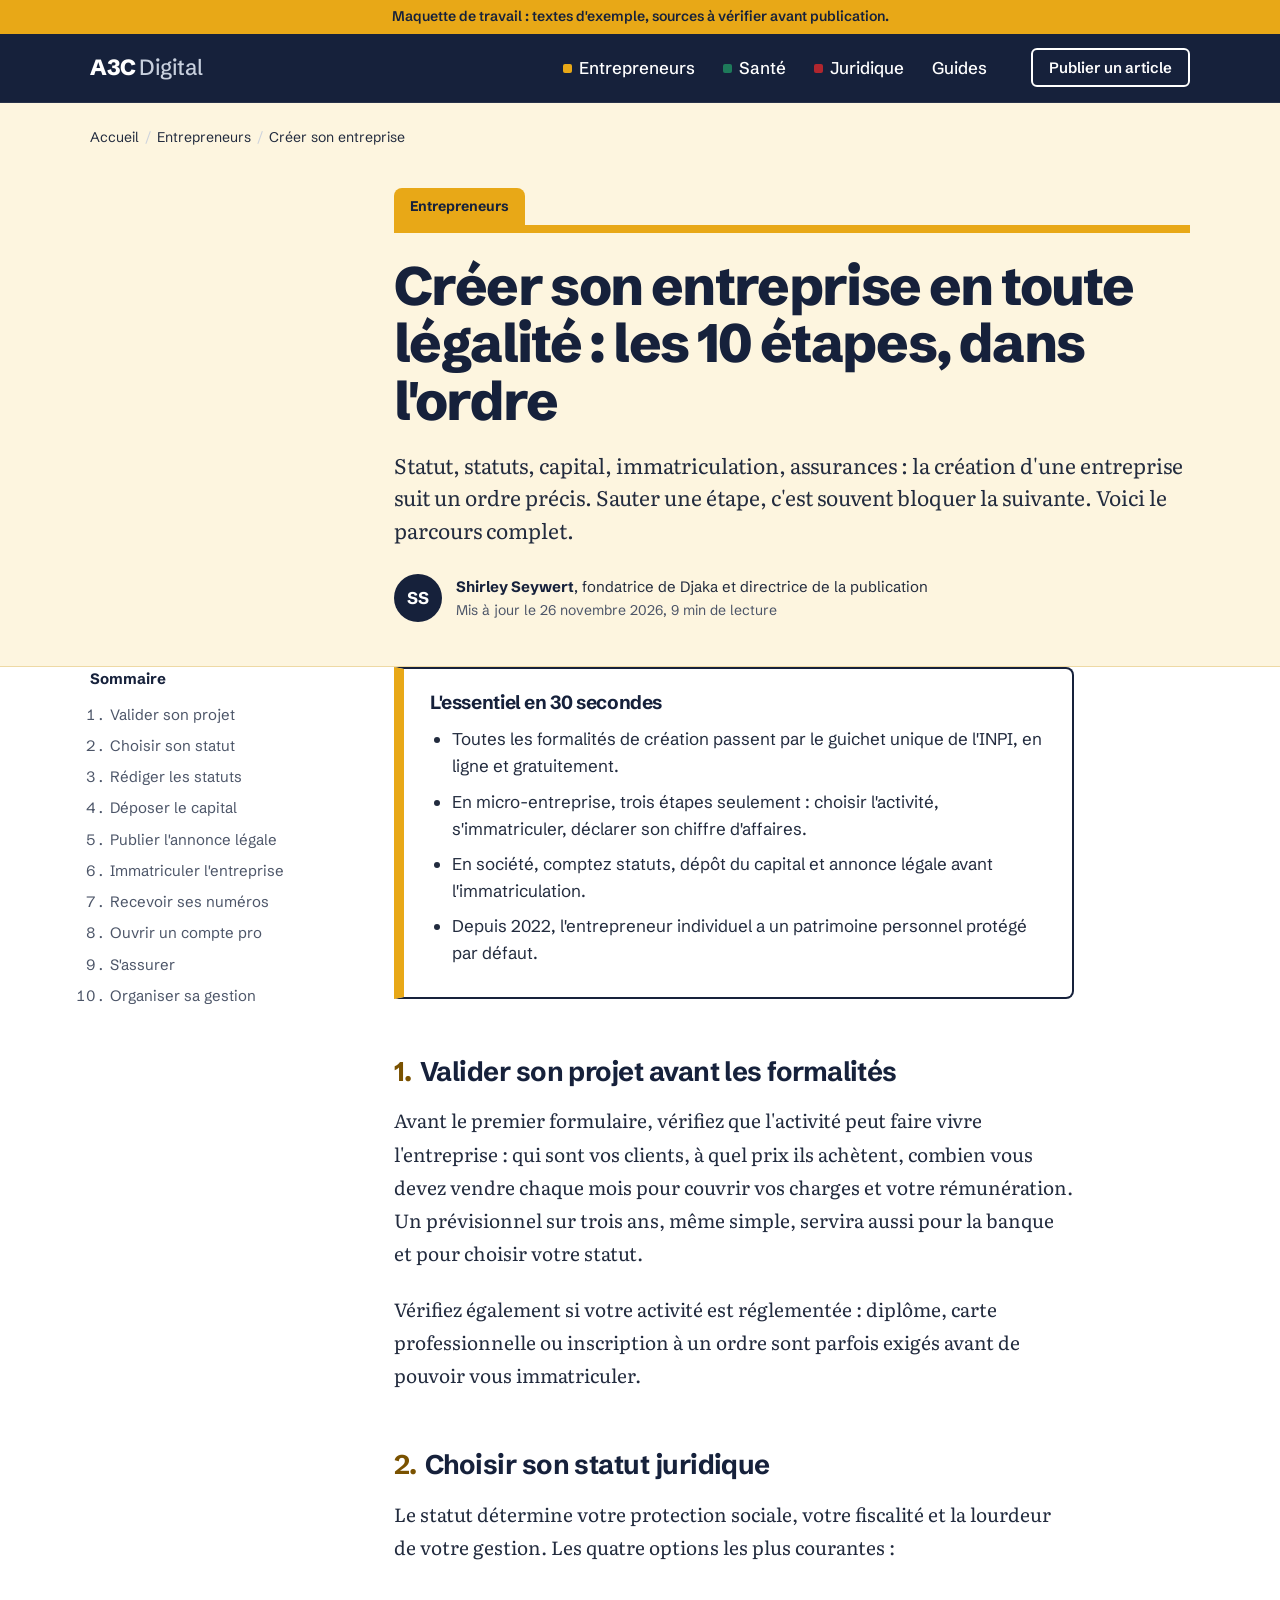
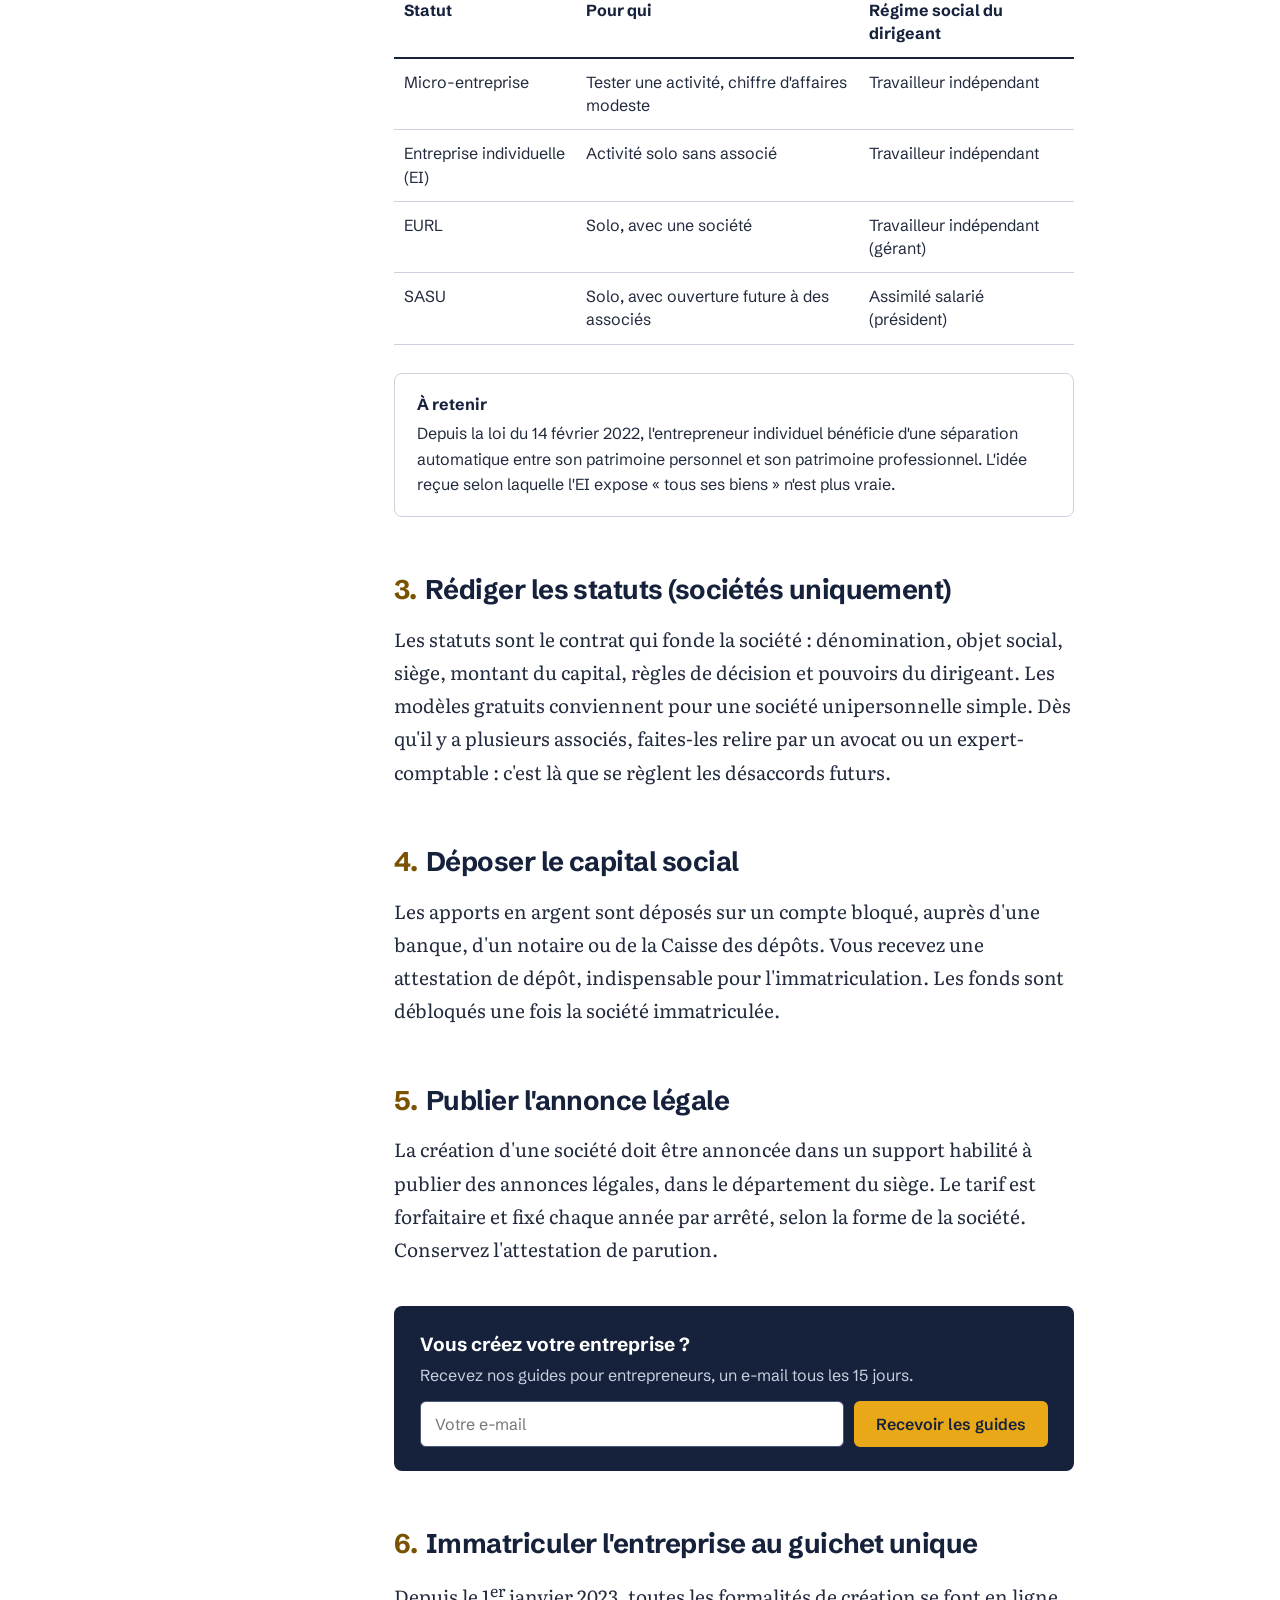
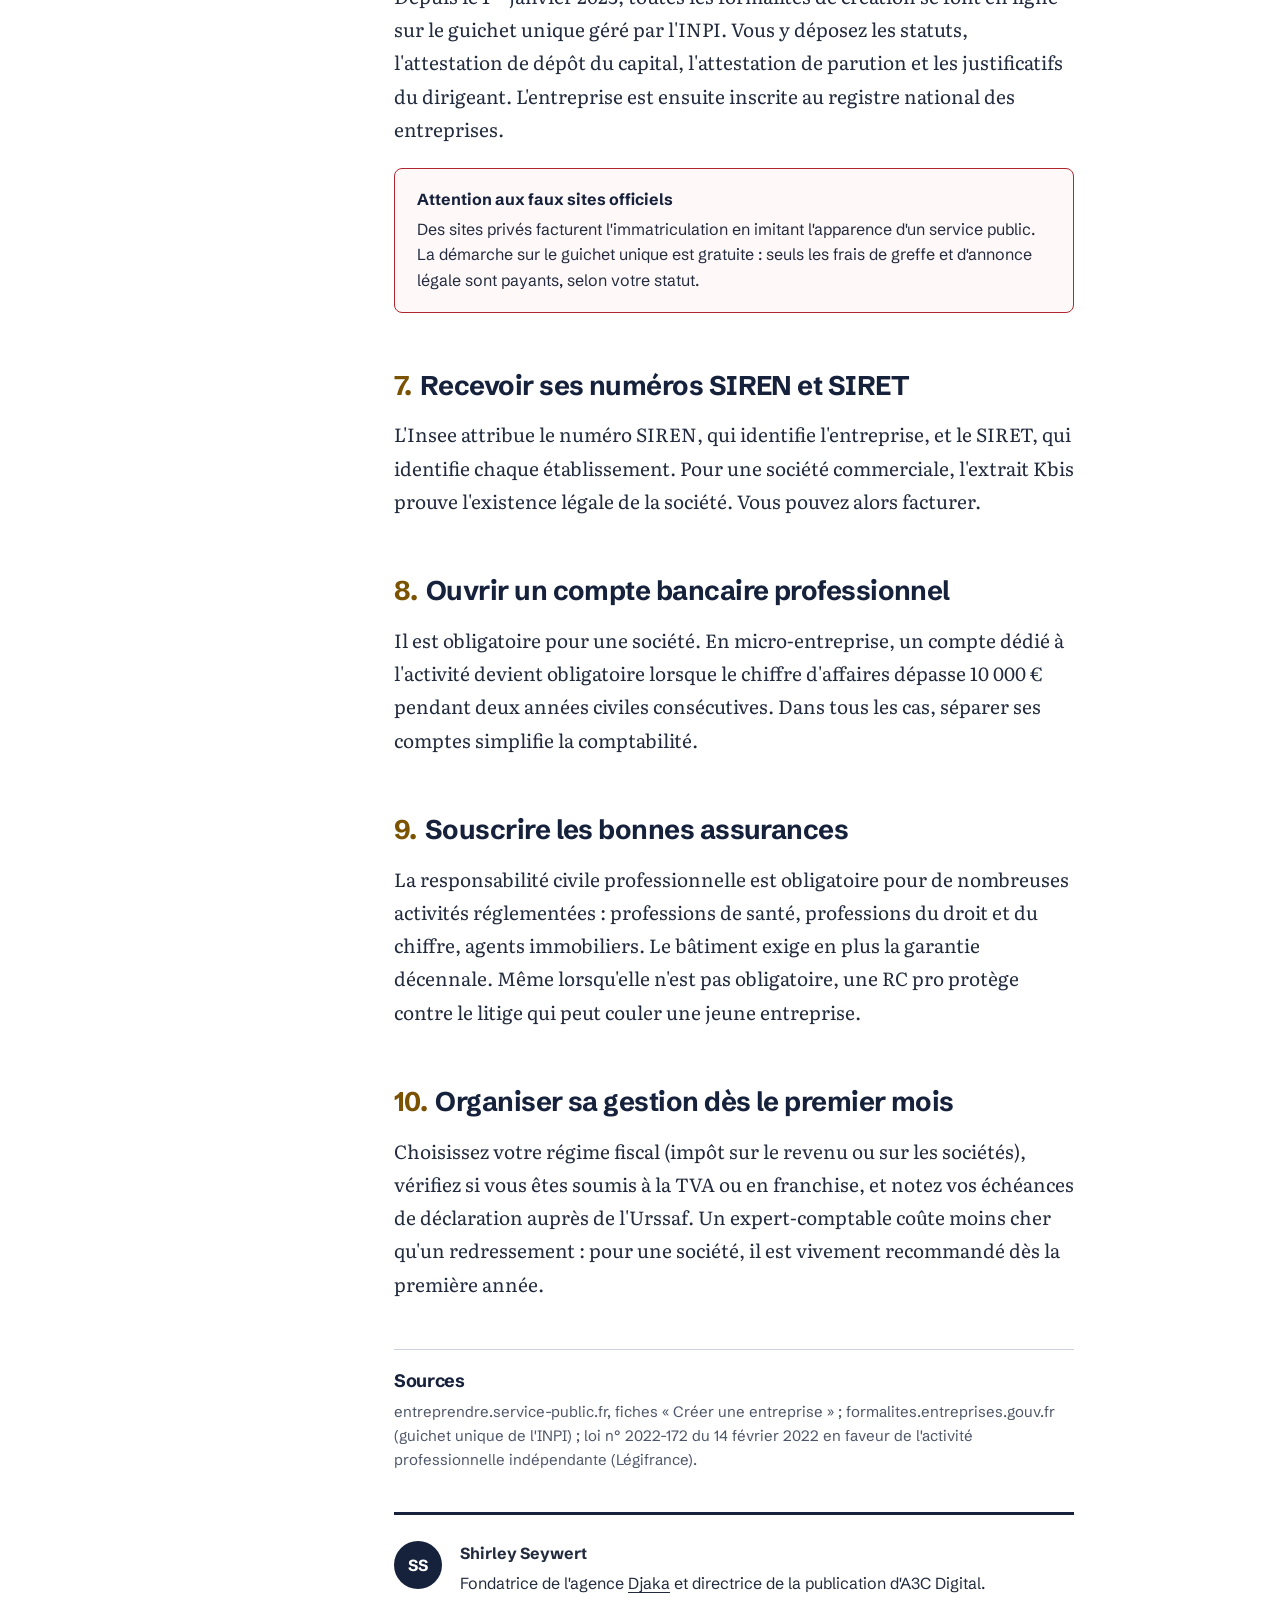
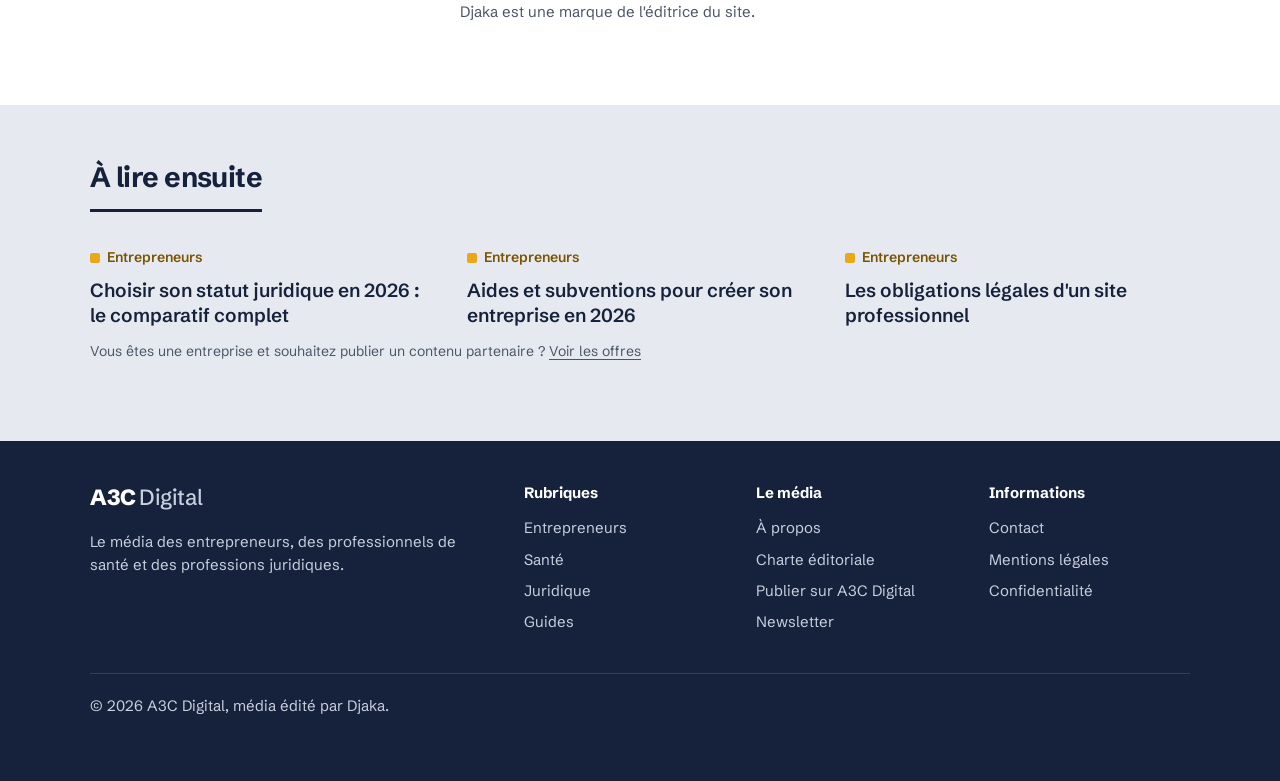
==== commit 75783192: "Maquettes v2 : contrastes renforcés, DA validée dans le plan - En-tête, hero et pied de page bleu nu" ====
--- a/maquettes/article.html
+++ b/maquettes/article.html
@@ -38,6 +38,7 @@
 </header>
 
 <main>
+  <div class="bande-article">
   <nav class="fil-ariane conteneur" aria-label="Fil d'Ariane">
     <ol>
       <li><a href="accueil.html">Accueil</a></li>
@@ -60,6 +61,7 @@
       </div>
     </div></div>
   </header>
+  </div>
 
   <div class="article-corps">
     <div class="conteneur">
--- a/maquettes/styles.css
+++ b/maquettes/styles.css
@@ -1,12 +1,14 @@
-/* A3C Digital — maquette v1 (26/11/2026)
+/* A3C Digital — maquette v2 (26/11/2026) : contrastes renforcés
    Concept : les intercalaires de classeur. Chaque audience = un onglet de couleur.
    Titres et interface : Schibsted Grotesk. Lecture longue : Literata. */
 
 :root {
   --encre: #16213B;
-  --texte: #2B3448;
-  --gris: #5A6376;
-  --filet: #D8DDE5;
+  --texte: #222B3E;
+  --gris: #4C5568;
+  --filet: #CDD3DD;
+  --brume: #E6EAF0;
+  --sur-nuit: #C8D0DE;
   --surface: #F1F3F6;
   --papier: #FFFFFF;
 
@@ -338,3 +340,76 @@
 @media (prefers-reduced-motion: reduce) {
   * { transition: none !important; scroll-behavior: auto !important; }
 }
+
+/* ==========================================================
+   v2 — contrastes : bandes nuit / brume / blanc / surligneur
+   ========================================================== */
+.bandeau-maquette { background: var(--entrepreneurs); color: var(--encre); font-weight: 600; margin: 0; }
+
+/* En-tête bleu nuit */
+.entete { background: var(--encre); border-bottom: 1px solid rgba(255, 255, 255, 0.08); }
+.entete .logo, .pied .logo { color: #fff; }
+.entete .logo span, .pied .logo span { color: var(--sur-nuit); }
+.entete .nav a { color: #fff; }
+.entete .nav a:hover { background: rgba(255, 255, 255, 0.1); }
+.entete .btn-contour { color: #fff; border-color: #fff; }
+.entete .btn-contour:hover { background: rgba(255, 255, 255, 0.12); }
+.entete :focus-visible, .hero :focus-visible, .newsletter :focus-visible, .pied :focus-visible { outline-color: #fff; }
+
+/* Hero sur fond nuit : les intercalaires ressortent */
+.hero { background: var(--encre); padding-bottom: 88px; }
+.hero h1 { color: #fff; }
+.hero .chapo { color: var(--sur-nuit); }
+.hero .recherche { border-color: #fff; background: #fff; }
+.hero .recherche button { background: var(--entrepreneurs); color: var(--encre); }
+.hero .recherche button:hover { background: #F5BC34; }
+.intercalaire a { border-color: transparent; box-shadow: 0 10px 24px rgba(0, 0, 0, 0.22); }
+.onglet { border-color: transparent; }
+
+/* Rythme des sections */
+.section { border-top: 0; }
+.section-brume { background: var(--brume); }
+.section-titre { padding-bottom: 14px; border-bottom: 3px solid var(--encre); display: inline-block; }
+.guides { border-top: 0; background: var(--papier); border-radius: 10px; padding: 0 24px; }
+.guide { border-right-color: var(--filet); }
+.engagements p.manifeste { font-size: 26px; }
+
+/* Annonceurs en jaune surligneur */
+.annonceurs { background: var(--entrepreneurs); color: var(--encre); }
+.annonceurs p { color: var(--encre); }
+.annonceurs .btn-contour:hover { background: rgba(22, 33, 59, 0.08); }
+
+/* Newsletter : un ton plus profond que l'en-tête */
+.newsletter { background: #0E1730; }
+
+/* Pied de page nuit */
+.pied { background: var(--encre); color: var(--sur-nuit); border-top: 0; }
+.pied h2 { color: #fff; }
+.pied p { color: var(--sur-nuit); }
+.pied .legal { border-top-color: rgba(255, 255, 255, 0.14); color: var(--sur-nuit); }
+
+/* Article : bande de couleur d'audience sous le titre */
+.bande-article { background: var(--entrepreneurs-feuille); border-bottom: 1px solid #EED9A4; }
+.article-entete { padding-bottom: 44px; }
+.article-entete .feuille { border-top-width: 8px; }
+.fil-ariane { color: var(--texte); }
+.essentiel { background: var(--papier); border: 2px solid var(--encre); border-left: 10px solid var(--entrepreneurs); }
+.newsletter-inline { background: var(--encre); color: var(--sur-nuit); }
+.newsletter-inline strong { color: #fff; }
+.newsletter-inline input { border-color: #4A5878; }
+.newsletter-inline .btn-plein { background: var(--entrepreneurs); color: var(--encre); border-color: var(--entrepreneurs); }
+.newsletter-inline :focus-visible { outline-color: #fff; }
+.lies { background: var(--brume); border-top: 0; margin-top: 56px; }
+.bio { border-top-width: 3px; }
+
+@media (max-width: 960px) {
+  .guides { padding: 0 20px; }
+  .sommaire { background: var(--brume); }
+}
+@media (max-width: 760px) {
+  .menu-mobile summary { color: #fff; border-color: #fff; }
+  .menu-mobile nav { background: var(--encre); border-bottom: 1px solid rgba(255, 255, 255, 0.12); }
+  .menu-mobile nav a { color: #fff; border-bottom-color: rgba(255, 255, 255, 0.12); }
+  .menu-mobile nav .btn { color: #fff; border-color: #fff; }
+  .hero { padding-bottom: 56px; }
+}
